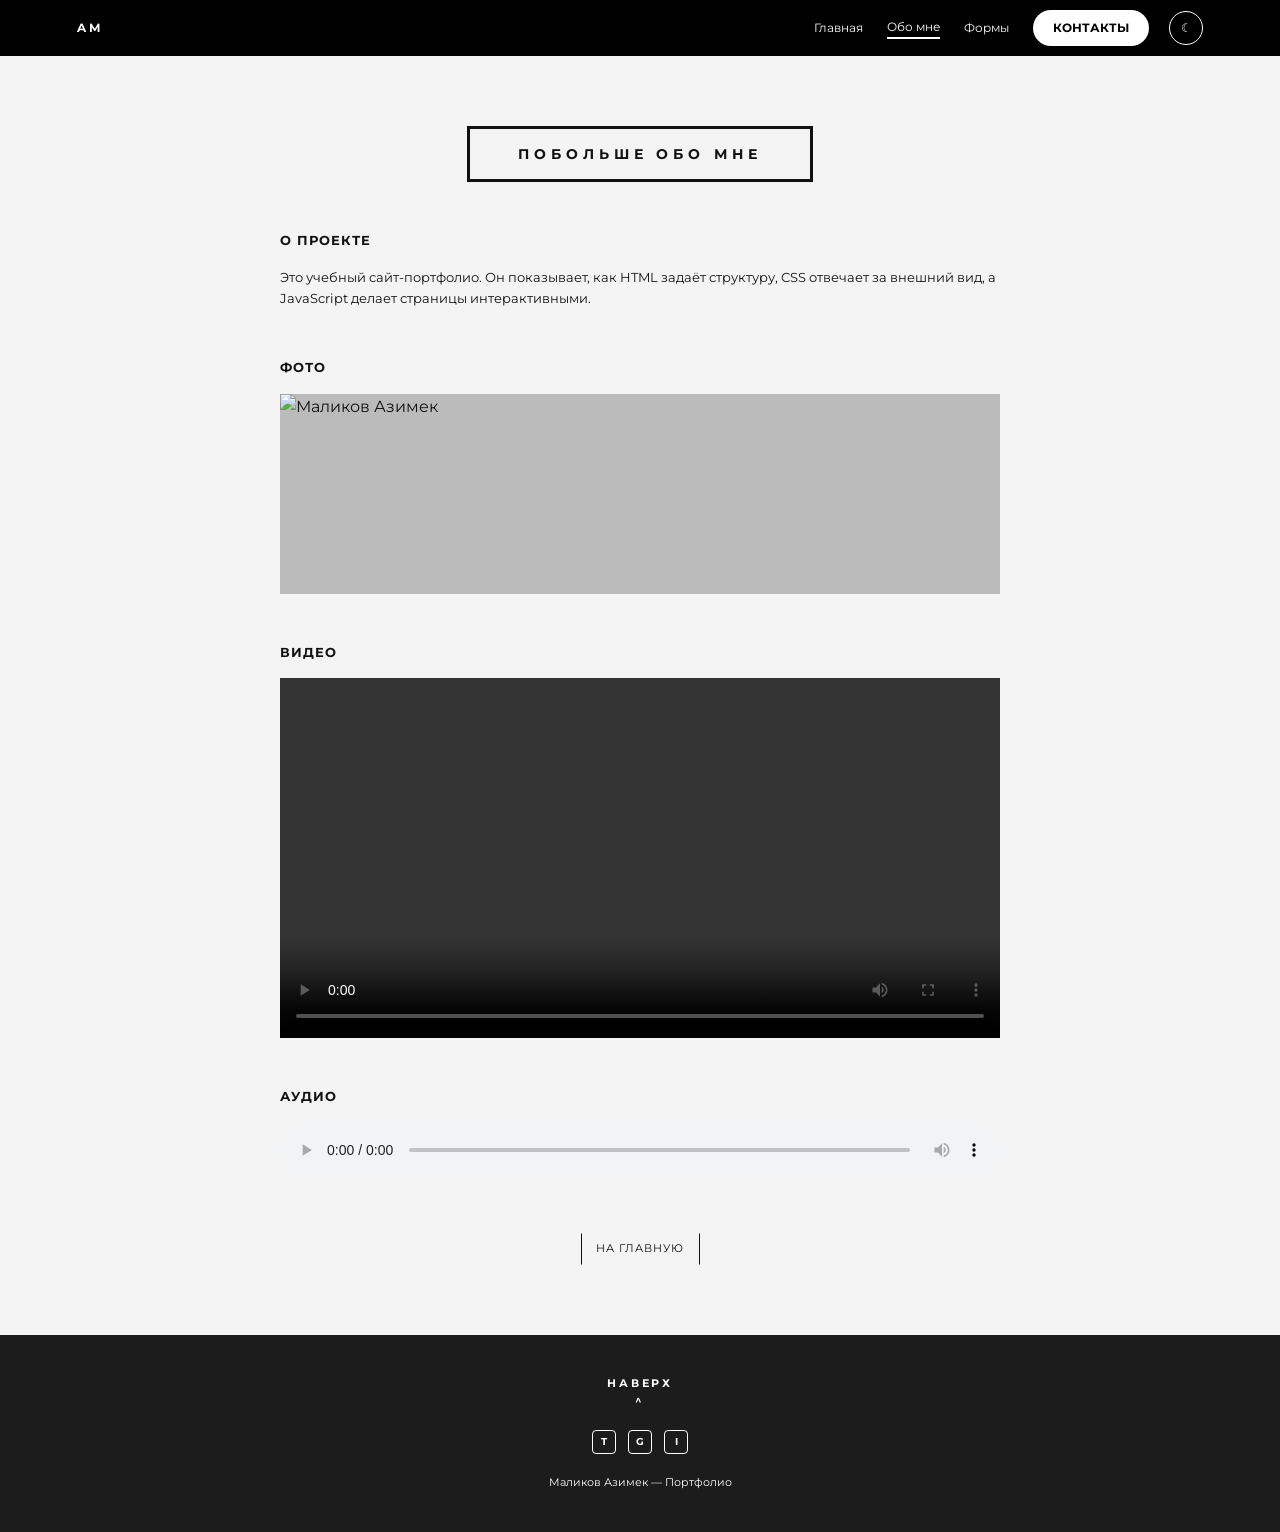
==== about.html @ 7f6b3d99 "first commit" ====
<!DOCTYPE html>
<html lang="ru">
<head>
<meta charset="UTF-8">
<meta name="viewport" content="width=device-width, initial-scale=1">
<title>Побольше обо мне — Маликов Азимек</title>
<link rel="preconnect" href="https://fonts.googleapis.com">
<link rel="preconnect" href="https://fonts.gstatic.com" crossorigin>
<link href="https://fonts.googleapis.com/css2?family=Montserrat:wght@400;500;600;700&display=swap" rel="stylesheet">
<link rel="stylesheet" href="css/style.css">
<script src="js/script.js" defer></script>
</head>
<body>
<header class="topbar" id="top">
  <a class="logo" href="index.html">AM</a>
  <nav class="nav" id="site-nav" aria-label="Основная навигация">
    <a href="index.html">Главная</a>
    <a href="about.html" class="current">Обо мне</a>
    <a href="interactive.html">Формы</a>
    <a href="index.html#contacts" class="nav-cta">Контакты</a>
  </nav>
  <div class="topbar-tools">
    <button type="button" class="theme-toggle" id="theme-toggle" aria-label="Переключить тему" aria-pressed="false"></button>
    <button type="button" class="burger" aria-label="Меню" aria-expanded="false" aria-controls="site-nav"><span></span><span></span><span></span></button>
  </div>
</header>

<main>
  <section class="light more">
    <h1 class="box-title">Побольше обо мне</h1>

    <article class="more-block">
      <h3>О проекте</h3>
      <p>Это учебный сайт-портфолио. Он показывает, как HTML задаёт структуру, CSS отвечает за внешний вид, а JavaScript делает страницы интерактивными.</p>
    </article>

    <div class="more-block">
      <h3>Фото</h3>
      <img src="assets/images/photo-about.jpg" alt="Маликов Азимек">
    </div>

    <div class="more-block">
      <h3>Видео</h3>
      <video controls preload="metadata" src="assets/videos/video.mp4"></video>
    </div>

    <div class="more-block">
      <h3>Аудио</h3>
      <audio controls preload="metadata" src="assets/audio/audio.mp3"></audio>
    </div>

    <a class="bar-link bar-link-dark more-back" href="index.html">На главную</a>
  </section>
</main>

<footer class="footer">
  <a class="to-top" href="#top">Наверх<span>^</span></a>
  <ul class="socials socials-light">
    <li><a href="https://t.me/AZIIM02" target="_blank" rel="noopener" aria-label="Telegram">T</a></li>
    <li><a href="https://github.com/AZIMSGIT" target="_blank" rel="noopener" aria-label="GitHub">G</a></li>
    <li><a href="https://instagram.com/azim_best_" target="_blank" rel="noopener" aria-label="Instagram">I</a></li>
  </ul>
  <p>Маликов Азимек — Портфолио</p>
</footer>
</body>
</html>
---- css/style.css ----
/* ===== 1. Переменные: цвета для светлой и тёмной темы ===== */
:root {
  --bg: #e6e6e6;
  --panel: #f4f4f4;
  --card: #fff;
  --text: #111;
  --muted: #555;
  --dark: #1c1c1c;
  --line: #bbb;
  --accent: #2f6fd1;
  --error: #c62828;
}
:root[data-theme="dark"] {
  --bg: #101010;
  --panel: #1a1a1a;
  --card: #242424;
  --text: #f2f2f2;
  --muted: #b5b5b5;
  --dark: #0a0a0a;
  --line: #444;
  --error: #ff8a80;
}

/* ===== 2. Общие правила ===== */
* { box-sizing: border-box; margin: 0; padding: 0; }
html { scroll-behavior: smooth; scroll-padding-top: 56px; }
body { font-family: "Montserrat", Arial, sans-serif; background: var(--bg); color: var(--text); line-height: 1.6; }
a { color: inherit; text-decoration: none; }
ul { list-style: none; }
img, video { display: block; max-width: 100%; }
button, input, select, textarea { font: inherit; color: inherit; }
select { padding: 6px 10px; border: 2px solid var(--text); background: transparent; }
option { background: #fff; color: #111; }
code { font-family: Consolas, monospace; font-size: 12px; }
:focus-visible { outline: 2px solid var(--accent); outline-offset: 3px; }
.no-scroll { overflow: hidden; }

/* ===== 3. Кнопки: при наведении меняются скругление, цвет, цвет текста и размер ===== */
.nav-cta, .bar-link, .submit, .socials a {
  transition: border-radius 0.25s, background-color 0.25s, color 0.25s, transform 0.25s;
}
.nav-cta:hover, .bar-link:hover, .submit:hover, .socials a:hover {
  border-radius: 999px;
  background: var(--accent);
  color: #fff;
  transform: scale(1.08);
}

/* ===== 4. Шапка и меню ===== */
.topbar { position: sticky; top: 0; z-index: 10; display: flex; align-items: center; height: 56px; padding: 0 6vw; background: #000; color: #fff; font-size: 12px; }
.logo { font-weight: 700; letter-spacing: 0.3em; }
.nav { display: flex; align-items: center; gap: 24px; margin-left: auto; }
.nav .current { border-bottom: 2px solid #fff; }
.nav-cta { padding: 8px 20px; border-radius: 999px; background: #fff; color: #000; font-weight: 700; text-transform: uppercase; }
.topbar-tools { display: flex; align-items: center; gap: 14px; margin-left: 20px; }
.theme-toggle { width: 34px; height: 34px; border: 1px solid #fff; border-radius: 50%; background: transparent; color: #fff; cursor: pointer; }
.theme-toggle::before { content: "\263E"; }
:root[data-theme="dark"] .theme-toggle::before { content: "\2600"; }
.theme-toggle:hover { background: #fff; color: #000; }
.burger { display: none; flex-direction: column; gap: 5px; padding: 0; border: 0; background: none; cursor: pointer; }
.burger span { width: 22px; height: 2px; background: #fff; transition: transform 0.2s, opacity 0.2s; }

/* ===== 5. Главная: hero ===== */
.hero { display: grid; grid-template-columns: 1fr 1fr; min-height: 520px; background: var(--panel); }
.hero-text { display: flex; flex-direction: column; justify-content: center; padding: 60px 6vw 60px 14vw; }
.hello { font-size: 18px; }
.hero h1 { margin: 8px 0 12px; font-size: clamp(32px, 4vw, 52px); line-height: 1.15; }
.meta { font-size: 13px; color: var(--muted); }
.socials { display: flex; gap: 12px; margin-top: 24px; }
.socials a { display: grid; place-items: center; width: 32px; height: 32px; border-radius: 8px; background: var(--line); font-size: 13px; font-weight: 700; }
.hero-photo { position: relative; overflow: hidden; background: #999; }
.hero-photo img { width: 100%; height: 100%; object-fit: cover; }
.initials { position: absolute; right: 6%; top: 6%; font-size: clamp(90px, 12vw, 180px); line-height: 1; color: rgba(255, 255, 255, 0.85); }

/* ===== 6. Тёмный блок «Учебный проект» ===== */
.project { padding: 48px 6vw; background: var(--dark); color: #fff; }
.project-inner { max-width: 1100px; margin: 0 auto; }
.project h2 { margin-bottom: 14px; font-size: 14px; letter-spacing: 0.2em; text-transform: uppercase; }
.project p { max-width: 620px; font-size: 13px; color: #ccc; }
.bar-link { display: inline-block; margin-top: 28px; padding: 6px 14px; border: 1px solid transparent; border-left-color: currentColor; border-right-color: currentColor; background: transparent; font-size: 11px; letter-spacing: 0.1em; text-transform: uppercase; cursor: pointer; }

/* ===== 7. Светлые секции: обо мне, навыки, контакты ===== */
.light { padding: 70px 6vw; text-align: center; background: var(--panel); }
.skills { padding-top: 0; }
.box-title { display: inline-block; padding: 14px 48px; border: 3px solid var(--text); font-size: 14px; letter-spacing: 0.35em; text-transform: uppercase; }
.lead { max-width: 520px; margin: 28px auto; font-size: 13px; }
.divider { margin: 32px 0; letter-spacing: 0.3em; }
.cards { display: flex; flex-wrap: wrap; justify-content: center; gap: 32px 56px; max-width: 760px; margin: 0 auto; text-align: left; }
.cards li { display: flex; gap: 12px; max-width: 240px; }
.icon { flex: none; display: grid; place-items: center; width: 36px; height: 36px; border-radius: 8px; background: var(--line); font-size: 11px; font-weight: 700; }
.cards h3 { font-size: 11px; text-transform: uppercase; }
.cards p { font-size: 11px; color: var(--muted); }
.skill-groups { max-width: 420px; margin: 40px auto 0; text-align: left; }
.group + .group { margin-top: 36px; }
.group h3 { margin-bottom: 18px; font-size: 13px; text-transform: uppercase; }
.group ul { display: grid; grid-template-columns: 1fr 1fr; gap: 16px 0; font-size: 16px; }
.submit { display: inline-block; padding: 12px 40px; border: 2px solid var(--text); background: transparent; font-size: 11px; font-weight: 700; letter-spacing: 0.2em; text-transform: uppercase; cursor: pointer; }

/* ===== 8. Портфолио ===== */
.portfolio-banner { display: grid; place-items: center; height: 200px; background: #6f8795 url("../assets/images/mountains.jpg") center / cover; }
.box-title-light { border-color: #111; background: rgba(255, 255, 255, 0.75); color: #111; }
.portfolio-body { display: flex; flex-direction: column; align-items: center; min-height: 420px; padding: 0 6vw 28px; background: var(--dark); color: #fff; text-align: center; }
.tabs { display: flex; width: 100%; max-width: 320px; margin-bottom: 56px; border-bottom: 1px solid #555; font-size: 10px; letter-spacing: 0.1em; text-transform: uppercase; }
.tabs li { flex: 1; }
.tabs a { display: block; padding: 14px 0; color: #aaa; }
.tabs a:hover { color: #fff; box-shadow: inset 0 -2px #fff; }
.portfolio-body h3 { margin-bottom: 16px; letter-spacing: 0.15em; text-transform: uppercase; }
.portfolio-body p { font-size: 12px; color: #ddd; }
.portfolio-body .note { margin-top: auto; padding-top: 60px; color: #fff; }

/* ===== 9. Футер ===== */
.footer { display: flex; flex-direction: column; align-items: center; gap: 20px; padding: 40px 6vw; background: var(--dark); color: #fff; font-size: 11px; text-align: center; }
.to-top { display: flex; flex-direction: column; align-items: center; font-weight: 700; letter-spacing: 0.25em; text-transform: uppercase; }
.socials-light { margin-top: 0; }
.socials-light a { width: 24px; height: 24px; border: 1px solid #fff; border-radius: 4px; background: transparent; font-size: 10px; }

/* ===== 10. Модальное окно ===== */
.modal { position: fixed; inset: 0; z-index: 100; display: none; place-items: center; padding: 20px; background: rgba(0, 0, 0, 0.75); }
.modal.open { display: grid; }
.modal-content { position: relative; width: 100%; max-width: 560px; max-height: 90vh; overflow: auto; padding: 40px 32px 32px; background: var(--card); }
.modal-content h2 { margin-bottom: 14px; font-size: 14px; letter-spacing: 0.2em; text-transform: uppercase; }
.modal-content p { font-size: 13px; }
.modal-close { position: absolute; top: 8px; right: 8px; width: 36px; height: 36px; border: 0; border-radius: 50%; background: transparent; font-size: 24px; cursor: pointer; }
.modal-close:hover { background: var(--accent); color: #fff; }

/* ===== 11. Страница «Побольше обо мне» ===== */
.more-block { max-width: 720px; margin: 48px auto 0; text-align: left; }
.more-block h3 { margin-bottom: 16px; font-size: 13px; letter-spacing: 0.08em; text-transform: uppercase; }
.more-block p { font-size: 13px; }
.more-block img, .more-block video { width: 100%; min-height: 200px; background: var(--line); }
.more-back { margin-top: 56px; }

/* ===== 12. Общие элементы ===== */
input[type="range"] { accent-color: var(--accent); }
audio { display: block; width: 100%; }

/* ===== 17. Страница «Формы» ===== */
.form-page { max-width: 720px; margin: 48px auto 0; text-align: left; }
.reg-form fieldset { margin-bottom: 24px; padding: 20px; border: 1px solid var(--line); background: var(--card); }
.reg-form legend { padding: 0 8px; font-size: 12px; font-weight: 700; letter-spacing: 0.1em; text-transform: uppercase; }
.form-row { display: grid; gap: 6px; margin-bottom: 14px; }
.form-row label, .label-text { font-size: 12px; font-weight: 600; }
.text-field { width: 100%; padding: 10px 12px; border: 2px solid var(--text); background: transparent; font-size: 13px; }
.text-field[aria-invalid="true"] { border-color: var(--error); }
input[type="color"] { width: 56px; height: 36px; padding: 0; border: 2px solid var(--text); background: none; }
.choice-group { display: flex; flex-wrap: wrap; gap: 8px 20px; }
.form-row .choice { display: flex; align-items: center; gap: 8px; font-size: 13px; font-weight: 400; }
.error { min-height: 1em; font-size: 11px; color: var(--error); }
.form-actions { text-align: center; }
.form-success { margin-top: 20px; padding: 16px 20px; border: 2px solid #2f9a6e; font-size: 13px; text-align: center; }

/* ===== 18. Телефон (до 767px) ===== */
@media (max-width: 767px) {
  .topbar-tools { margin-left: auto; }
  .burger { display: flex; }
  .nav { position: absolute; top: 56px; left: 0; right: 0; flex-direction: column; align-items: stretch; gap: 0; max-height: 0; overflow: hidden; background: #000; text-align: center; transition: max-height 0.3s ease; }
  .nav a { padding: 16px 0; border-top: 1px solid #222; }
  .nav-cta, .nav-cta:hover { border-radius: 0; transform: none; }
  .topbar.open .nav { max-height: 400px; }
  .topbar.open .burger span:nth-child(1) { transform: translateY(7px) rotate(45deg); }
  .topbar.open .burger span:nth-child(2) { opacity: 0; }
  .topbar.open .burger span:nth-child(3) { transform: translateY(-7px) rotate(-45deg); }
  .hero { position: relative; display: block; min-height: 0; }
  .hero-photo { height: 78vh; min-height: 420px; }
  .initials { display: none; }
  .hero-text { position: absolute; right: 0; bottom: 0; left: 0; padding: 80px 6vw 24px; background: linear-gradient(transparent, rgba(0, 0, 0, 0.8)); color: #fff; }
  .hero .meta { color: #ddd; }
  .hero .socials { position: absolute; right: 6vw; bottom: 24px; flex-direction: column; margin-top: 0; }
  .cards { flex-direction: column; align-items: center; }
  .light { padding: 56px 6vw; }
  .box-title { padding: 12px 32px; }
}

@media (prefers-reduced-motion: reduce) {
  * { animation: none !important; transition: none !important; }
}
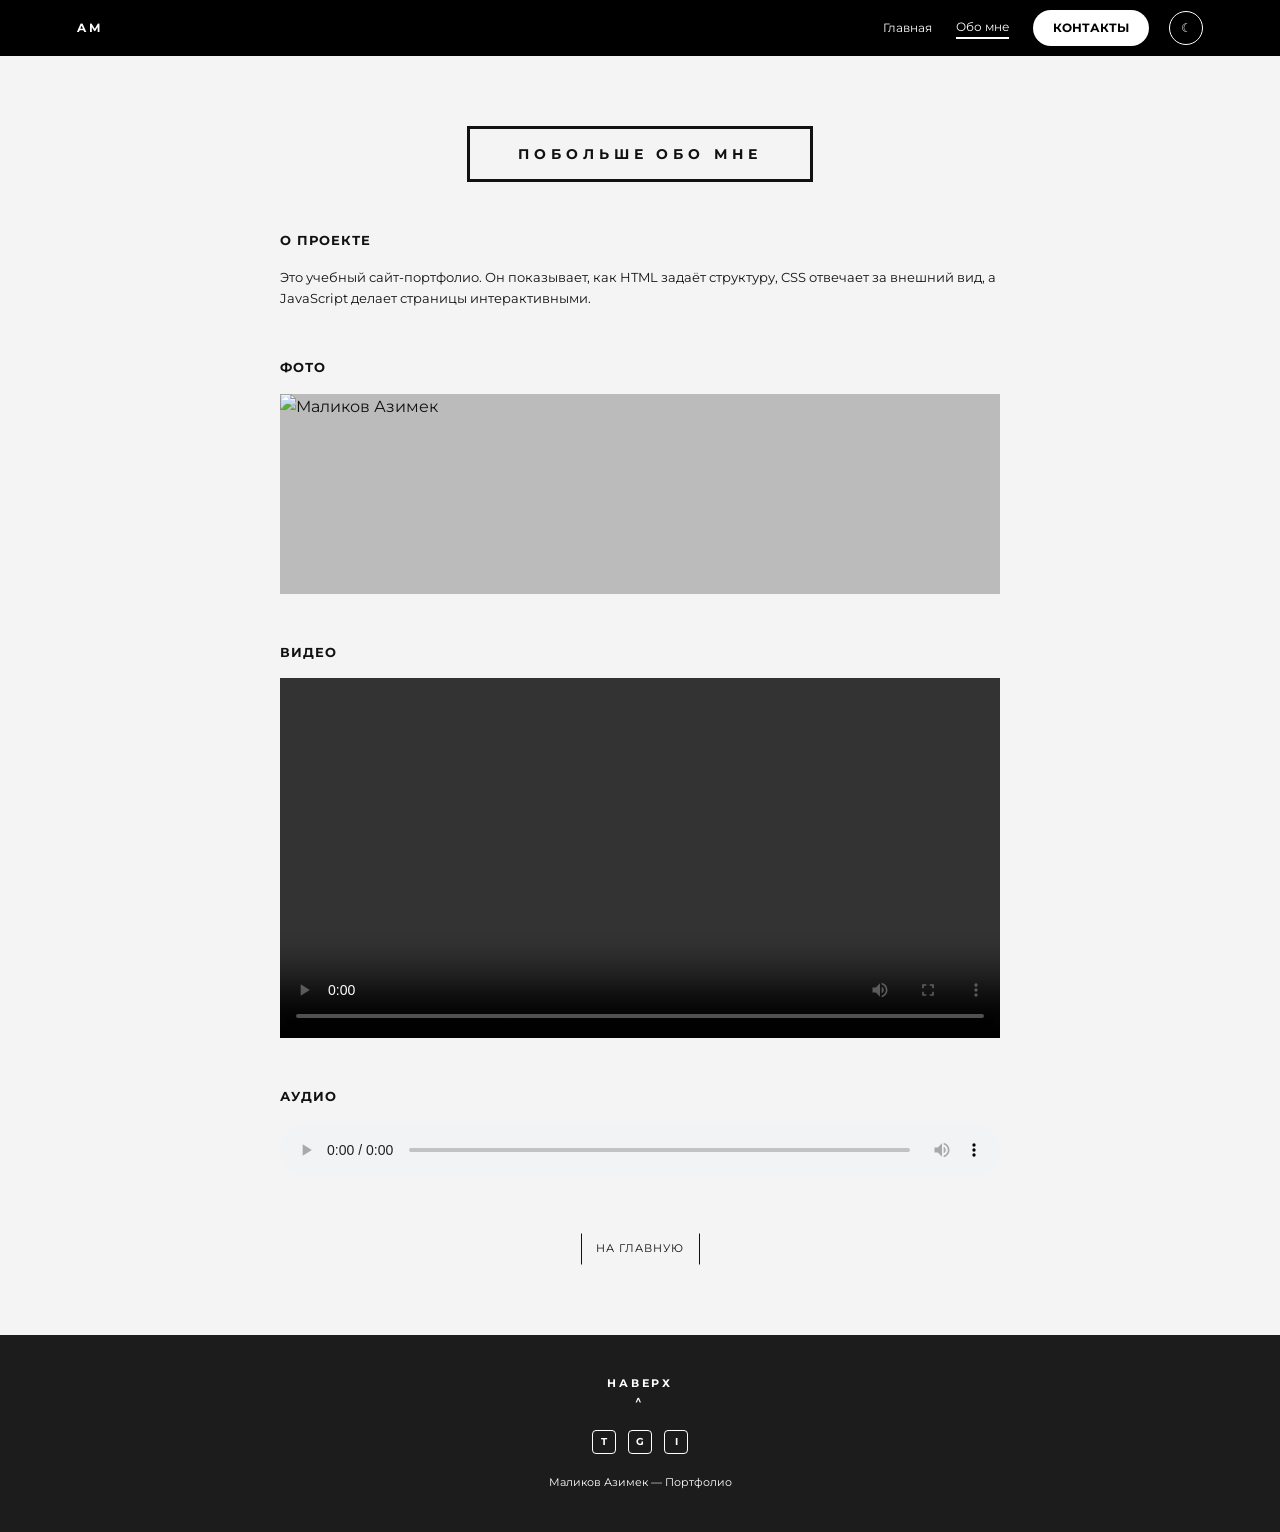
==== commit dc4d8d45: "Add files via upload" ====
--- a/about.html
+++ b/about.html
@@ -13,15 +13,14 @@
 <body>
 <header class="topbar" id="top">
   <a class="logo" href="index.html">AM</a>
-  <nav class="nav" id="site-nav" aria-label="Основная навигация">
+  <nav class="nav" id="site-nav">
     <a href="index.html">Главная</a>
     <a href="about.html" class="current">Обо мне</a>
-    <a href="interactive.html">Формы</a>
     <a href="index.html#contacts" class="nav-cta">Контакты</a>
   </nav>
   <div class="topbar-tools">
-    <button type="button" class="theme-toggle" id="theme-toggle" aria-label="Переключить тему" aria-pressed="false"></button>
-    <button type="button" class="burger" aria-label="Меню" aria-expanded="false" aria-controls="site-nav"><span></span><span></span><span></span></button>
+    <button type="button" class="theme-toggle" id="theme-toggle" title="Переключить тему"></button>
+    <button type="button" class="burger" title="Меню"><span></span><span></span><span></span></button>
   </div>
 </header>
 
@@ -56,9 +55,9 @@
 <footer class="footer">
   <a class="to-top" href="#top">Наверх<span>^</span></a>
   <ul class="socials socials-light">
-    <li><a href="https://t.me/AZIIM02" target="_blank" rel="noopener" aria-label="Telegram">T</a></li>
-    <li><a href="https://github.com/AZIMSGIT" target="_blank" rel="noopener" aria-label="GitHub">G</a></li>
-    <li><a href="https://instagram.com/azim_best_" target="_blank" rel="noopener" aria-label="Instagram">I</a></li>
+    <li><a href="https://t.me/AZIIM02" target="_blank" rel="noopener" title="Telegram">T</a></li>
+    <li><a href="https://github.com/AZIMSGIT" target="_blank" rel="noopener" title="GitHub">G</a></li>
+    <li><a href="https://instagram.com/azim_best_" target="_blank" rel="noopener" title="Instagram">I</a></li>
   </ul>
   <p>Маликов Азимек — Портфолио</p>
 </footer>
--- a/css/style.css
+++ b/css/style.css
@@ -8,7 +8,6 @@
   --dark: #1c1c1c;
   --line: #bbb;
   --accent: #2f6fd1;
-  --error: #c62828;
 }
 :root[data-theme="dark"] {
   --bg: #101010;
@@ -18,7 +17,6 @@
   --muted: #b5b5b5;
   --dark: #0a0a0a;
   --line: #444;
-  --error: #ff8a80;
 }
 
 /* ===== 2. Общие правила ===== */
@@ -29,11 +27,7 @@
 ul { list-style: none; }
 img, video { display: block; max-width: 100%; }
 button, input, select, textarea { font: inherit; color: inherit; }
-select { padding: 6px 10px; border: 2px solid var(--text); background: transparent; }
-option { background: #fff; color: #111; }
-code { font-family: Consolas, monospace; font-size: 12px; }
 :focus-visible { outline: 2px solid var(--accent); outline-offset: 3px; }
-.no-scroll { overflow: hidden; }
 
 /* ===== 3. Кнопки: при наведении меняются скругление, цвет, цвет текста и размер ===== */
 .nav-cta, .bar-link, .submit, .socials a {
@@ -99,11 +93,7 @@
 /* ===== 8. Портфолио ===== */
 .portfolio-banner { display: grid; place-items: center; height: 200px; background: #6f8795 url("../assets/images/mountains.jpg") center / cover; }
 .box-title-light { border-color: #111; background: rgba(255, 255, 255, 0.75); color: #111; }
-.portfolio-body { display: flex; flex-direction: column; align-items: center; min-height: 420px; padding: 0 6vw 28px; background: var(--dark); color: #fff; text-align: center; }
-.tabs { display: flex; width: 100%; max-width: 320px; margin-bottom: 56px; border-bottom: 1px solid #555; font-size: 10px; letter-spacing: 0.1em; text-transform: uppercase; }
-.tabs li { flex: 1; }
-.tabs a { display: block; padding: 14px 0; color: #aaa; }
-.tabs a:hover { color: #fff; box-shadow: inset 0 -2px #fff; }
+.portfolio-body { display: flex; flex-direction: column; align-items: center; min-height: 420px; padding: 56px 6vw 28px; background: var(--dark); color: #fff; text-align: center; }
 .portfolio-body h3 { margin-bottom: 16px; letter-spacing: 0.15em; text-transform: uppercase; }
 .portfolio-body p { font-size: 12px; color: #ddd; }
 .portfolio-body .note { margin-top: auto; padding-top: 60px; color: #fff; }
@@ -130,24 +120,12 @@
 .more-block img, .more-block video { width: 100%; min-height: 200px; background: var(--line); }
 .more-back { margin-top: 56px; }
 
-/* ===== 12. Общие элементы ===== */
-input[type="range"] { accent-color: var(--accent); }
+/* ===== 12. Форма ===== */
+.form { display: grid; gap: 14px; max-width: 420px; margin: 0 auto; text-align: left; font-size: 12px; font-weight: 600; }
+.form input, .form textarea { display: block; width: 100%; margin-top: 6px; padding: 10px 12px; border: 2px solid var(--text); background: transparent; font-size: 13px; font-weight: 400; }
+.form .submit { justify-self: center; }
+.form-success { padding: 12px 16px; border: 2px solid #2f9a6e; text-align: center; font-weight: 400; }
 audio { display: block; width: 100%; }
-
-/* ===== 17. Страница «Формы» ===== */
-.form-page { max-width: 720px; margin: 48px auto 0; text-align: left; }
-.reg-form fieldset { margin-bottom: 24px; padding: 20px; border: 1px solid var(--line); background: var(--card); }
-.reg-form legend { padding: 0 8px; font-size: 12px; font-weight: 700; letter-spacing: 0.1em; text-transform: uppercase; }
-.form-row { display: grid; gap: 6px; margin-bottom: 14px; }
-.form-row label, .label-text { font-size: 12px; font-weight: 600; }
-.text-field { width: 100%; padding: 10px 12px; border: 2px solid var(--text); background: transparent; font-size: 13px; }
-.text-field[aria-invalid="true"] { border-color: var(--error); }
-input[type="color"] { width: 56px; height: 36px; padding: 0; border: 2px solid var(--text); background: none; }
-.choice-group { display: flex; flex-wrap: wrap; gap: 8px 20px; }
-.form-row .choice { display: flex; align-items: center; gap: 8px; font-size: 13px; font-weight: 400; }
-.error { min-height: 1em; font-size: 11px; color: var(--error); }
-.form-actions { text-align: center; }
-.form-success { margin-top: 20px; padding: 16px 20px; border: 2px solid #2f9a6e; font-size: 13px; text-align: center; }
 
 /* ===== 18. Телефон (до 767px) ===== */
 @media (max-width: 767px) {
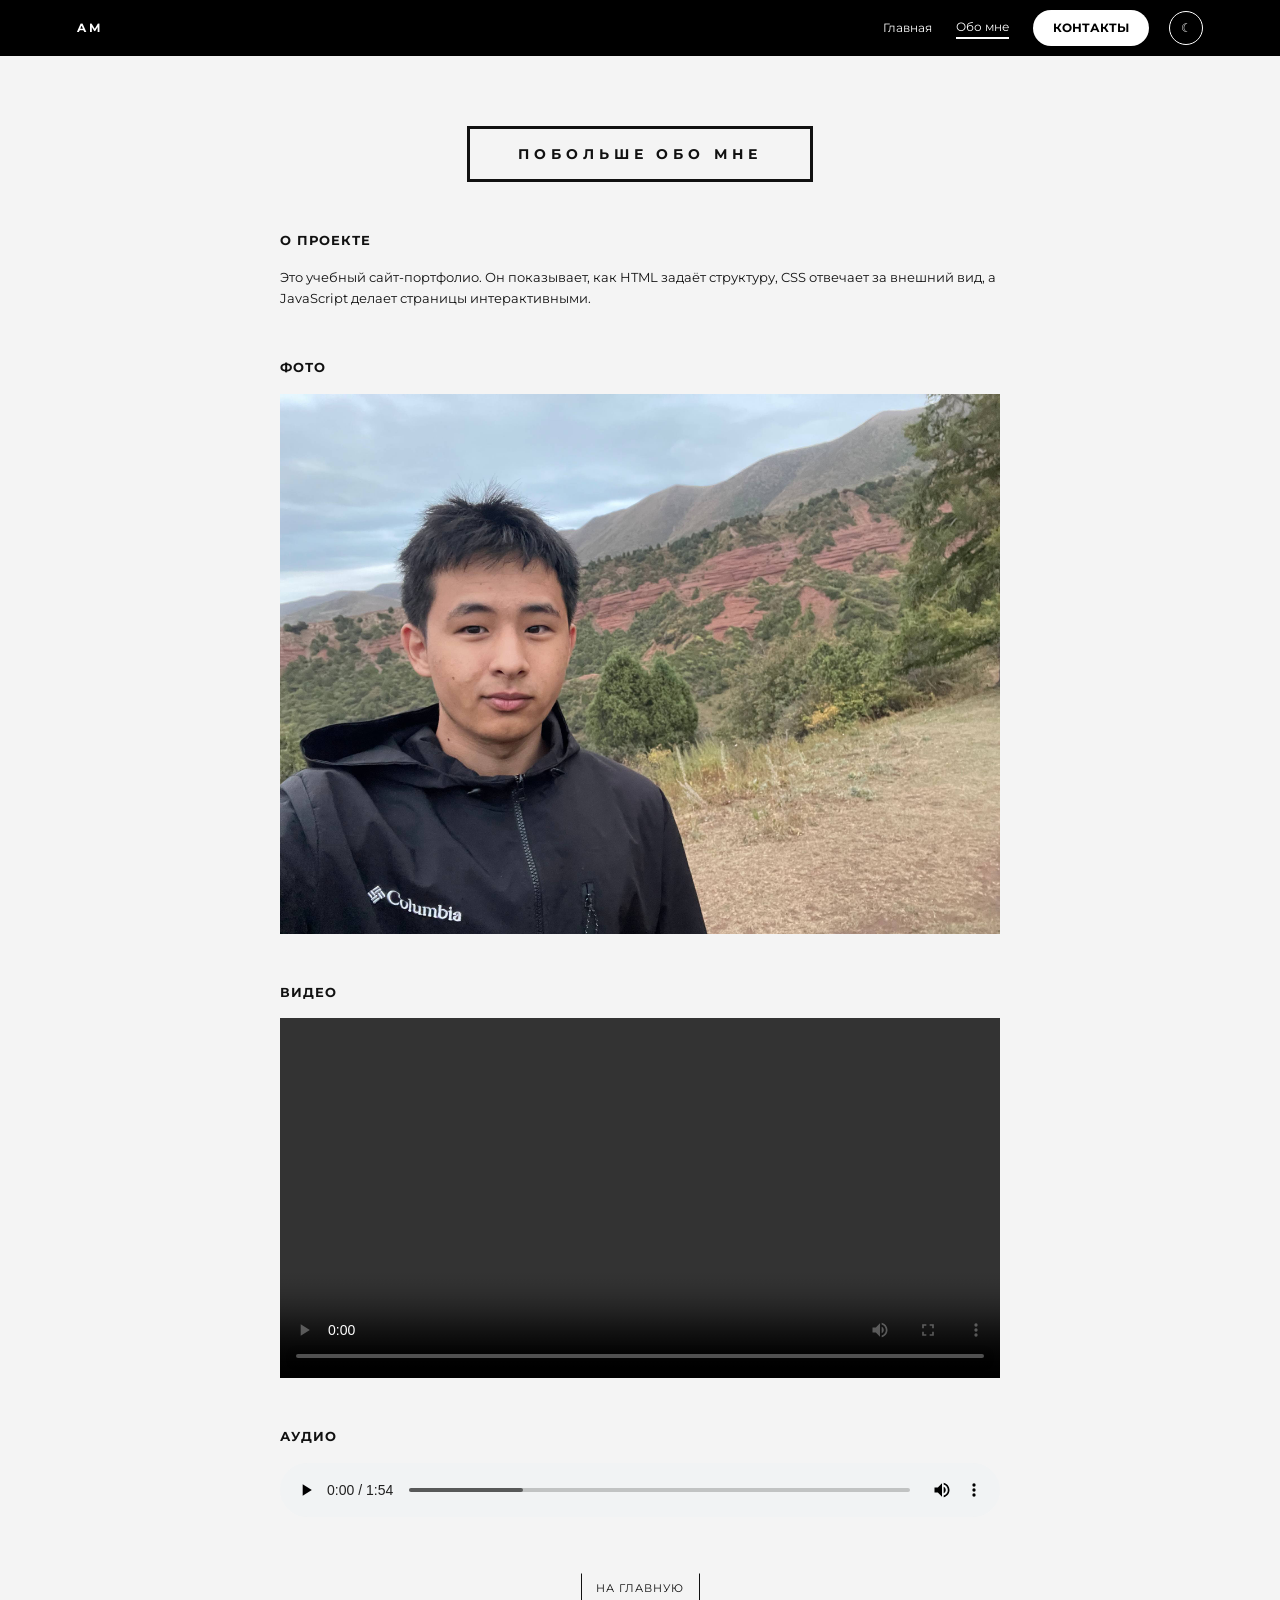
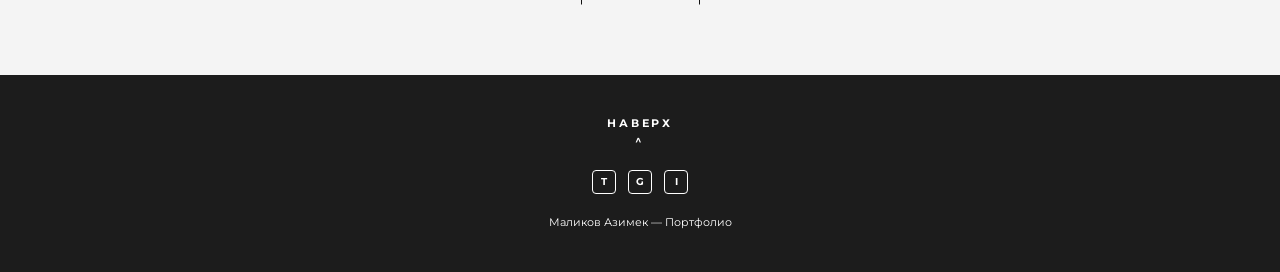
==== commit 83dac37c: "Add files via upload" ====
--- a/about.html
+++ b/about.html
@@ -6,6 +6,7 @@
 <title>Побольше обо мне — Маликов Азимек</title>
 <link rel="preconnect" href="https://fonts.googleapis.com">
 <link rel="preconnect" href="https://fonts.gstatic.com" crossorigin>
+<link rel="icon" type="image/png" href="assets/icons/free-icon-chrome-152759.png">
 <link href="https://fonts.googleapis.com/css2?family=Montserrat:wght@400;500;600;700&display=swap" rel="stylesheet">
 <link rel="stylesheet" href="css/style.css">
 <script src="js/script.js" defer></script>
@@ -35,17 +36,17 @@
 
     <div class="more-block">
       <h3>Фото</h3>
-      <img src="assets/images/photo-about.jpg" alt="Маликов Азимек">
+      <img src="assets/images/photo_2026-11-05_17-33-48.jpg" alt="Маликов Азимек">
     </div>
 
     <div class="more-block">
       <h3>Видео</h3>
-      <video controls preload="metadata" src="assets/videos/video.mp4"></video>
+      <video controls preload="metadata" src="assets/videos/a.mp4"></video>
     </div>
 
     <div class="more-block">
       <h3>Аудио</h3>
-      <audio controls preload="metadata" src="assets/audio/audio.mp3"></audio>
+      <audio controls preload="metadata" src="assets/audio/Duster,Stars Will Fall.mp3"></audio>
     </div>
 
     <a class="bar-link bar-link-dark more-back" href="index.html">На главную</a>
@@ -53,7 +54,7 @@
 </main>
 
 <footer class="footer">
-  <a class="to-top" href="#top">Наверх<span>^</span></a>
+  <a class="to-top" href="#">Наверх<span>^</span></a>
   <ul class="socials socials-light">
     <li><a href="https://t.me/AZIIM02" target="_blank" rel="noopener" title="Telegram">T</a></li>
     <li><a href="https://github.com/AZIMSGIT" target="_blank" rel="noopener" title="GitHub">G</a></li>
